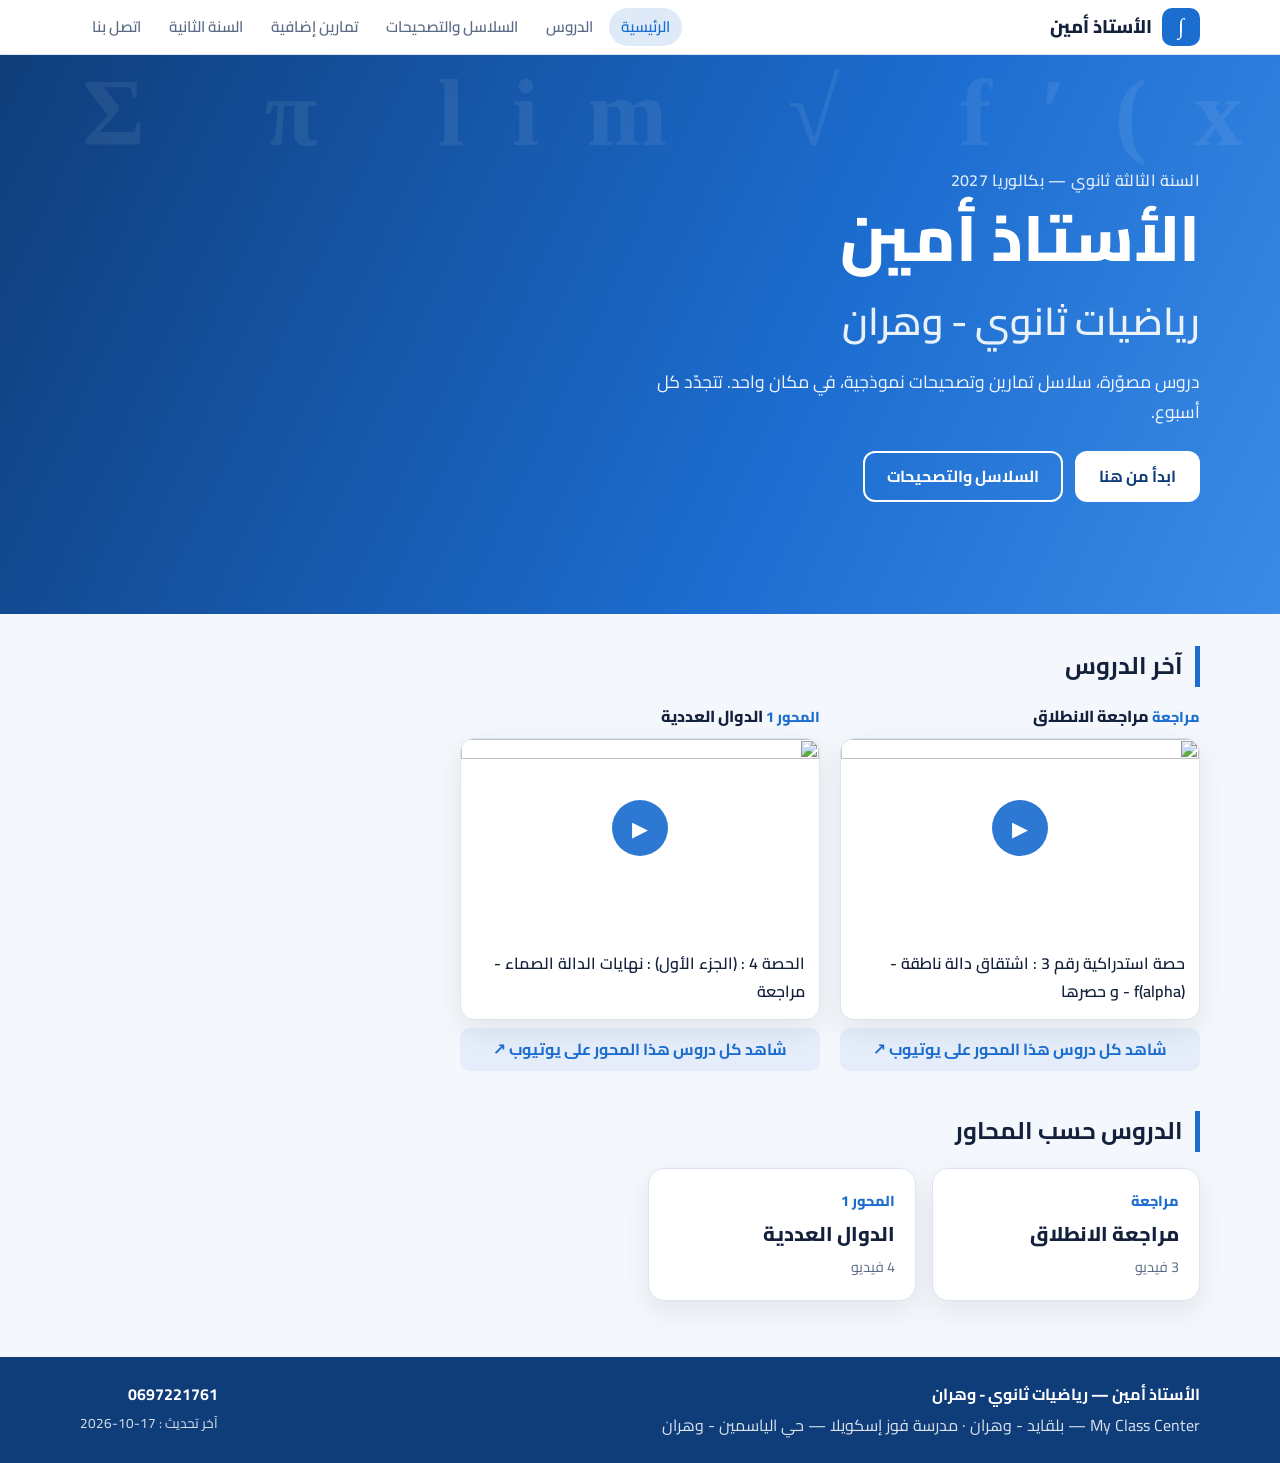
==== index.html @ e88ad9fb "premier jet du site (non publié)" ====
<!doctype html>
<html lang="ar" dir="rtl">
<head>
  <meta charset="utf-8">
  <meta name="viewport" content="width=device-width, initial-scale=1">
  <title>الأستاذ أمين — رياضيات ثانوي - وهران</title>
  <meta name="description" content="دروس مصوّرة، سلاسل تمارين وتصحيحات نموذجية لتلاميذ السنة الثالثة ثانوي — بكالوريا 2027">
  <link rel="preconnect" href="https://fonts.googleapis.com">
  <link rel="preconnect" href="https://fonts.gstatic.com" crossorigin>
  <link rel="stylesheet" href="https://fonts.googleapis.com/css2?family=Cairo:wght@400;600;800&display=swap">
  <link rel="stylesheet" href="assets/style.css">
</head>
<body>
<header class="entete">
  <div class="conteneur entete-in">
    <a class="logo" href="index.html"><span class="logo-sym">∫</span><span>الأستاذ أمين</span></a>
    <nav class="menu" aria-label="القائمة الرئيسية">
      <a href="index.html" class="actif">الرئيسية</a>
      <a href="index.html#cours" >الدروس</a>
      <a href="sujets.html" >السلاسل والتصحيحات</a>
      <a href="extras.html" >تمارين إضافية</a>
      <a href="2as.html" >السنة الثانية</a>
      <a href="contact.html" >اتصل بنا</a>
    </nav>
  </div>
</header>
<main>
<section class="hero">
  <div class="conteneur hero-in">
    <p class="surtitre">السنة الثالثة ثانوي — بكالوريا 2027</p>
    <h1>الأستاذ أمين<br><span>رياضيات ثانوي - وهران</span></h1>
    <p class="hero-texte">دروس مصوّرة، سلاسل تمارين وتصحيحات نموذجية، في مكان واحد. تتجدّد كل أسبوع.</p>
    <div class="hero-actions">
      <a class="btn btn-plein" href="#cours">ابدأ من هنا</a>
      <a class="btn btn-contour" href="sujets.html">السلاسل والتصحيحات</a>
    </div>
  </div>
</section>


<section class="conteneur bloc" id="derniers">
  <h2>آخر الدروس</h2>
  <div class="derniers">
    <div class="dernier">
      <p class="dernier-chap"><span class="chapitre-num">مراجعة</span> مراجعة الانطلاق</p>
      <button class="video-lazy" type="button" data-id="GPCJFPuWCQE" data-title="حصة استدراكية  رقم 3 : اشتقاق دالة ناطقة - f(alpha) - و حصرها">
  <img src="https://i.ytimg.com/vi/GPCJFPuWCQE/hqdefault.jpg" alt="" loading="lazy">
  <span class="play" aria-hidden="true">▶</span>
  <span class="video-titre">حصة استدراكية  رقم 3 : اشتقاق دالة ناطقة - f(alpha) - و حصرها</span>
</button>

      <a class="voir-tout" href="https://www.youtube.com/playlist?list=PLQ8j6qVCrHJs" target="_blank" rel="noopener">شاهد كل دروس هذا المحور على يوتيوب ↗</a>
    </div>
    <div class="dernier">
      <p class="dernier-chap"><span class="chapitre-num">المحور 1</span> الدوال العددية</p>
      <button class="video-lazy" type="button" data-id="mYuHIOpZqrE" data-title="الحصة 4 : (الجزء الأول) : نهايات الدالة الصماء - مراجعة">
  <img src="https://i.ytimg.com/vi/mYuHIOpZqrE/hqdefault.jpg" alt="" loading="lazy">
  <span class="play" aria-hidden="true">▶</span>
  <span class="video-titre">الحصة 4 : (الجزء الأول) : نهايات الدالة الصماء - مراجعة</span>
</button>

      <a class="voir-tout" href="https://www.youtube.com/playlist?list=PLPgtWmTicA4w" target="_blank" rel="noopener">شاهد كل دروس هذا المحور على يوتيوب ↗</a>
    </div>
  </div>
</section>


<section class="conteneur bloc" id="cours">
  <h2>الدروس حسب المحاور</h2>
  <div class="grille-chapitres">
    <a class="carte-chapitre" href="chapitre-0.html">
      <span class="chapitre-num">مراجعة</span>
      <span class="chapitre-nom">مراجعة الانطلاق</span>
      <span class="chapitre-stat">3 فيديو</span>
    </a>
    <a class="carte-chapitre" href="chapitre-1.html">
      <span class="chapitre-num">المحور 1</span>
      <span class="chapitre-nom">الدوال العددية</span>
      <span class="chapitre-stat">4 فيديو</span>
    </a>
  </div>
</section>

</main>
<footer class="pied">
  <div class="conteneur pied-in">
    <div>
      <strong>الأستاذ أمين — رياضيات ثانوي - وهران</strong>
      <p>My Class Center — بلقايد - وهران · مدرسة فوز إسكويلا — حي الياسمين - وهران</p>
    </div>
    <div>
      <a href="tel:0697221761" dir="ltr">0697221761</a>
      <p class="petit">آخر تحديث : <span dir="ltr">2026-10-17</span></p>
    </div>
  </div>
</footer>
<script src="assets/site.js" defer></script>
</body>
</html>
---- assets/style.css ----
:root {
  --accent: #1C6DD0; --accent-fonce: #0f3d7a; --valid: #1B9C6B; --alerte: #D2452B;
  --fond: #f4f7fb; --carte: #ffffff; --encre: #14213d; --doux: #5b6b85; --bord: #dbe4f0;
  --ombre: 0 10px 28px rgba(20, 33, 61, .08);
}
@media (prefers-color-scheme: dark) {
  :root {
    --accent: #5aa0f2; --accent-fonce: #12305c; --valid: #45c796; --alerte: #ff7a5c;
    --fond: #0e1626; --carte: #16213a; --encre: #eaf0fb; --doux: #9aaccb; --bord: #26365a;
    --ombre: 0 10px 28px rgba(0, 0, 0, .4);
  }
}
* { box-sizing: border-box; }
html { scroll-behavior: smooth; }
body { margin: 0; background: var(--fond); color: var(--encre); font-family: 'Cairo', 'Dubai', system-ui, sans-serif; line-height: 1.7; }
a { color: var(--accent); text-decoration: none; }
img { max-width: 100%; display: block; }
[hidden] { display: none !important; }
.conteneur { width: min(1120px, 100% - 32px); margin-inline: auto; }

/* En-tête */
.entete { position: sticky; top: 0; z-index: 10; background: color-mix(in srgb, var(--carte) 92%, transparent); backdrop-filter: blur(8px); border-bottom: 1px solid var(--bord); }
.entete-in { display: flex; align-items: center; justify-content: space-between; gap: 12px; flex-wrap: wrap; padding: 8px 0; }
.logo { display: flex; align-items: center; gap: 10px; font-weight: 800; font-size: 1.15rem; color: var(--encre); }
.logo-sym { display: grid; place-items: center; width: 38px; height: 38px; border-radius: 10px; background: var(--accent); color: #fff; font-size: 1.4rem; font-family: serif; }
.menu { display: flex; gap: 4px; flex-wrap: wrap; }
.menu a { padding: 6px 12px; border-radius: 999px; color: var(--doux); font-weight: 600; font-size: .95rem; }
.menu a:hover, .menu a.actif { background: color-mix(in srgb, var(--accent) 14%, transparent); color: var(--accent); }

/* Hero */
.hero { position: relative; overflow: hidden; color: #fff; background: linear-gradient(115deg, var(--accent-fonce) 0%, #1C6DD0 62%, #3b8ae6 100%); }
.hero::before { content: "∫  Σ  π  lim  √  f′(x)  ∞  ∫  Σ  π"; position: absolute; inset: 0 -5% auto; direction: ltr; white-space: nowrap; font: 700 6rem/1.2 serif; opacity: .07; letter-spacing: .5em; pointer-events: none; }
.hero-in { position: relative; padding: clamp(48px, 9vw, 112px) 0; }
.surtitre { margin: 0 0 8px; font-weight: 600; opacity: .85; letter-spacing: .02em; }
.hero h1 { margin: 0 0 12px; font-size: clamp(2.2rem, 7vw, 4rem); line-height: 1.15; font-weight: 800; }
.hero h1 span { font-weight: 600; opacity: .9; font-size: .6em; }
.hero-texte { max-width: 560px; font-size: 1.1rem; opacity: .95; }
.hero-actions { display: flex; gap: 12px; flex-wrap: wrap; margin-top: 24px; }
.btn { display: inline-block; padding: 10px 22px; border-radius: 12px; font-weight: 700; border: 2px solid transparent; }
.btn-plein { background: #fff; color: #0f3d7a; }
.btn-contour { border-color: currentColor; color: inherit; }
.hero .btn-contour { color: #fff; }
.bloc .btn-plein, .contact-carte .btn-plein { background: var(--accent); color: #fff; }
.bloc .btn-contour, .contact-carte .btn-contour { color: var(--accent); }

/* Blocs */
.bloc { padding: 32px 0 8px; }
.bloc h2 { margin: 0 0 16px; font-size: 1.5rem; border-inline-start: 5px solid var(--accent); padding-inline-start: 12px; }
.bandeau-page { background: linear-gradient(115deg, var(--accent-fonce), #1C6DD0); color: #fff; padding: 36px 0; }
.bandeau-page h1 { margin: 0; font-size: clamp(1.6rem, 5vw, 2.6rem); }
.vide { color: var(--doux); padding: 16px; background: var(--carte); border: 1px dashed var(--bord); border-radius: 12px; }
.retour { padding: 24px 0 40px; }

/* Annonces */
.annonces { margin-top: 20px; display: grid; gap: 8px; }
.annonce { display: flex; gap: 12px; align-items: center; background: color-mix(in srgb, var(--alerte) 10%, var(--carte)); border: 1px solid color-mix(in srgb, var(--alerte) 40%, var(--bord)); border-radius: 12px; padding: 10px 14px; font-weight: 600; }
.annonce-tag { background: var(--alerte); color: #fff; border-radius: 8px; padding: 0 10px; font-size: .85rem; }

/* Chapitres */
.grille-chapitres { display: grid; grid-template-columns: repeat(auto-fill, minmax(240px, 1fr)); gap: 16px; }
.carte-chapitre { display: grid; gap: 4px; padding: 20px; background: var(--carte); border: 1px solid var(--bord); border-radius: 16px; box-shadow: var(--ombre); color: var(--encre); transition: transform .15s, border-color .15s; }
.carte-chapitre:hover { transform: translateY(-3px); border-color: var(--accent); }
.chapitre-num { color: var(--accent); font-weight: 800; font-size: .9rem; }
.chapitre-nom { font-size: 1.25rem; font-weight: 800; }
.chapitre-stat { color: var(--doux); font-size: .9rem; }

/* Vidéos */
.grille-videos { display: grid; grid-template-columns: repeat(auto-fill, minmax(280px, 1fr)); gap: 16px; }
.video-lazy { position: relative; padding: 0; border: 1px solid var(--bord); border-radius: 14px; overflow: hidden; background: var(--carte); cursor: pointer; text-align: start; font: inherit; color: inherit; box-shadow: var(--ombre); }
.video-lazy img { width: 100%; aspect-ratio: 16 / 9; object-fit: cover; }
.video-lazy .play { position: absolute; inset-inline-start: 50%; top: 32%; transform: translate(50%, -50%); width: 56px; height: 56px; display: grid; place-items: center; border-radius: 50%; background: rgba(28, 109, 208, .92); color: #fff; font-size: 1.3rem; }
.video-titre { display: block; padding: 10px 14px 14px; font-weight: 600; }
.video-frame { width: 100%; aspect-ratio: 16 / 9; border: 0; border-radius: 14px; background: #000; }

/* Dernières vidéos par playlist */
.derniers { display: grid; grid-template-columns: repeat(auto-fill, minmax(300px, 1fr)); gap: 20px; }
.dernier { display: grid; gap: 8px; align-content: start; }
.dernier-chap { margin: 0; font-weight: 800; }
.voir-tout { display: inline-block; padding: 8px 14px; border-radius: 10px; background: color-mix(in srgb, var(--accent) 12%, var(--carte)); font-weight: 700; text-align: center; }
.voir-tout:hover { background: var(--accent); color: #fff; }

/* Corrigés */
.liste-corriges { display: grid; gap: 10px; }
.corrige { display: grid; grid-template-columns: 1fr auto; gap: 4px 12px; align-items: center; padding: 14px 16px; background: var(--carte); border: 1px solid var(--bord); border-radius: 12px; color: var(--encre); }
.corrige:hover { border-color: var(--accent); }
.corrige-titre { font-weight: 700; }
.corrige-meta { grid-column: 1; display: flex; gap: 10px; align-items: center; color: var(--doux); font-size: .85rem; }
.corrige-cta { grid-row: 1 / span 2; grid-column: 2; color: var(--accent); font-weight: 700; white-space: nowrap; }
.badge { padding: 0 10px; border-radius: 999px; color: #fff; font-size: .8rem; font-weight: 600; }
.badge-bleu { background: var(--accent); } .badge-vert { background: var(--valid); }
.serie { margin-top: 24px; scroll-margin-top: 80px; }
.serie h2 { font-size: 1.25rem; }
.sous-titre { margin: 16px 0 8px; font-size: 1rem; color: var(--doux); }
.filtres { display: grid; gap: 10px; margin-bottom: 8px; }
.groupe, .index-series { display: flex; gap: 8px; flex-wrap: wrap; }
.index-series { margin: 8px 0 4px; }
.chip { display: inline-block; border: 1px solid var(--bord); background: var(--carte); color: var(--encre); border-radius: 999px; padding: 4px 16px; font: inherit; font-weight: 600; cursor: pointer; }
.chip.actif, .index-series .chip:hover { background: var(--accent); border-color: var(--accent); color: #fff; }

/* Fil d'actualité */
.fil { display: grid; gap: 12px; }
.publication { background: var(--carte); border: 1px solid var(--bord); border-radius: 12px; padding: 14px 16px; }
.publication time { color: var(--doux); font-size: .85rem; }
.pub-texte { white-space: pre-line; margin: 6px 0 0; }

/* Contact */
.contact { display: grid; grid-template-columns: repeat(auto-fit, minmax(260px, 1fr)); gap: 16px; padding-bottom: 32px; }
.contact-carte { background: var(--carte); border: 1px solid var(--bord); border-radius: 16px; padding: 20px; box-shadow: var(--ombre); }
.contact-carte h2 { border: 0; padding: 0; font-size: 1.2rem; }
.ecoles { list-style: none; margin: 0; padding: 0; display: grid; gap: 10px; }
.ecoles li { display: grid; }
.ecoles span { color: var(--doux); }
.qr { margin-top: 8px; border-radius: 12px; background: #fff; padding: 8px; }

/* Pied */
.pied { margin-top: 48px; background: var(--accent-fonce); color: #fff; padding: 24px 0; }
.pied a { color: #fff; font-weight: 700; }
.pied-in { display: flex; justify-content: space-between; gap: 16px; flex-wrap: wrap; }
.pied p { margin: 4px 0 0; opacity: .85; }
.petit { font-size: .85rem; }

@media (max-width: 560px) {
  .menu a { padding: 4px 10px; font-size: .88rem; }
  .corrige { grid-template-columns: 1fr; }
  .corrige-cta { grid-row: auto; grid-column: 1; }
}
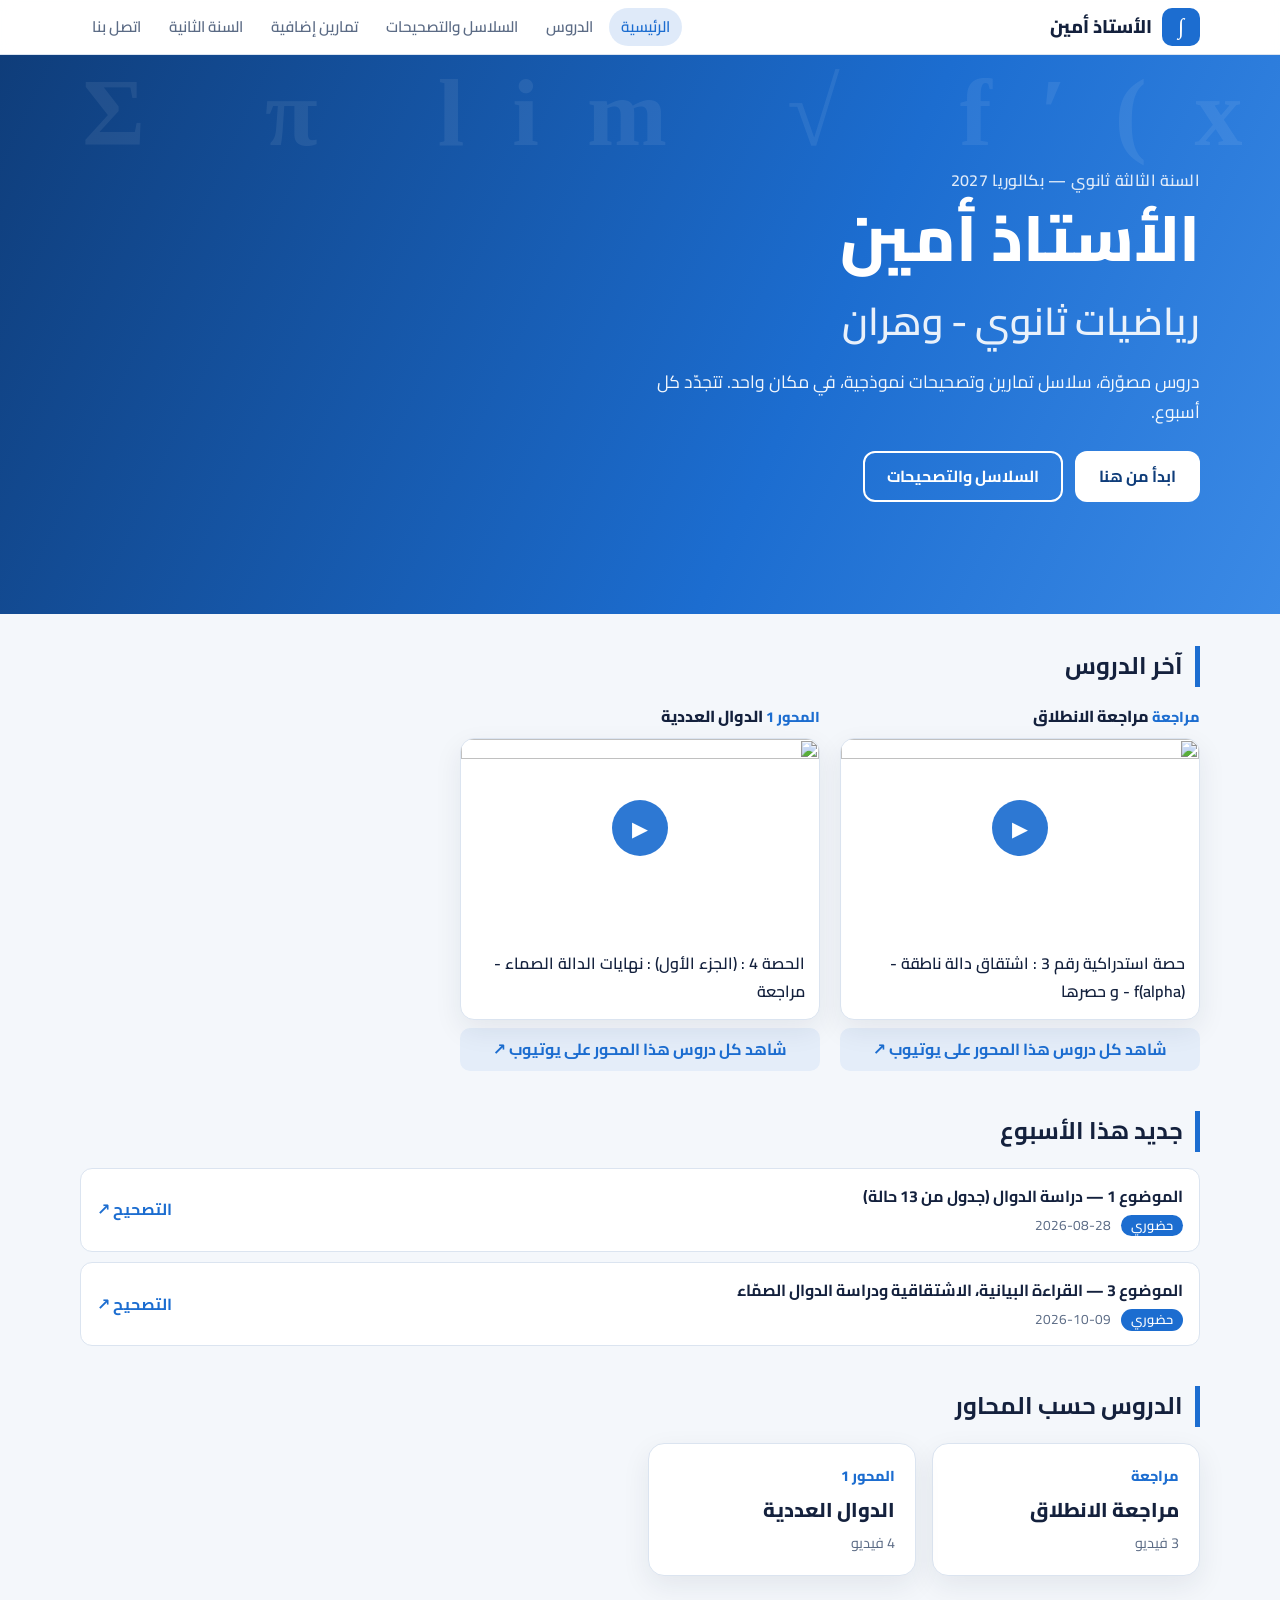
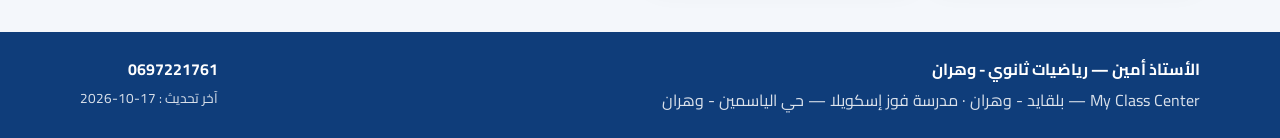
==== commit 05fb8a26: "premier déploiement du site" ====
--- a/index.html
+++ b/index.html
@@ -64,6 +64,29 @@
   </div>
 </section>
 
+<section class="conteneur bloc">
+  <h2>جديد هذا الأسبوع</h2>
+  <div class="liste-corriges">
+<a class="corrige" href="https://drive.google.com/file/d/1NbehetuCLGOvEuqT-4JakhjfHeSigSVD/view" target="_blank" rel="noopener"
+   data-type="presentiel" data-filieres="3AS-math 3AS-technique-math 3AS-sciences-exp">
+  <span class="corrige-titre">الموضوع 1 — دراسة الدوال (جدول من 13 حالة)</span>
+  <span class="corrige-meta">
+    <span class="badge badge-bleu">حضوري</span>
+    <span class="date" dir="ltr">2026-08-28</span>
+  </span>
+  <span class="corrige-cta">التصحيح ↗</span>
+</a>
+<a class="corrige" href="https://drive.google.com/file/d/1IpUvp9wUTed-hj67fgTQBNbyH3UFt0so/view" target="_blank" rel="noopener"
+   data-type="presentiel" data-filieres="3AS-math 3AS-technique-math 3AS-sciences-exp">
+  <span class="corrige-titre">الموضوع 3 — القراءة البيانية، الاشتقاقية ودراسة الدوال الصمّاء</span>
+  <span class="corrige-meta">
+    <span class="badge badge-bleu">حضوري</span>
+    <span class="date" dir="ltr">2026-10-09</span>
+  </span>
+  <span class="corrige-cta">التصحيح ↗</span>
+</a>
+  </div>
+</section>
 
 <section class="conteneur bloc" id="cours">
   <h2>الدروس حسب المحاور</h2>
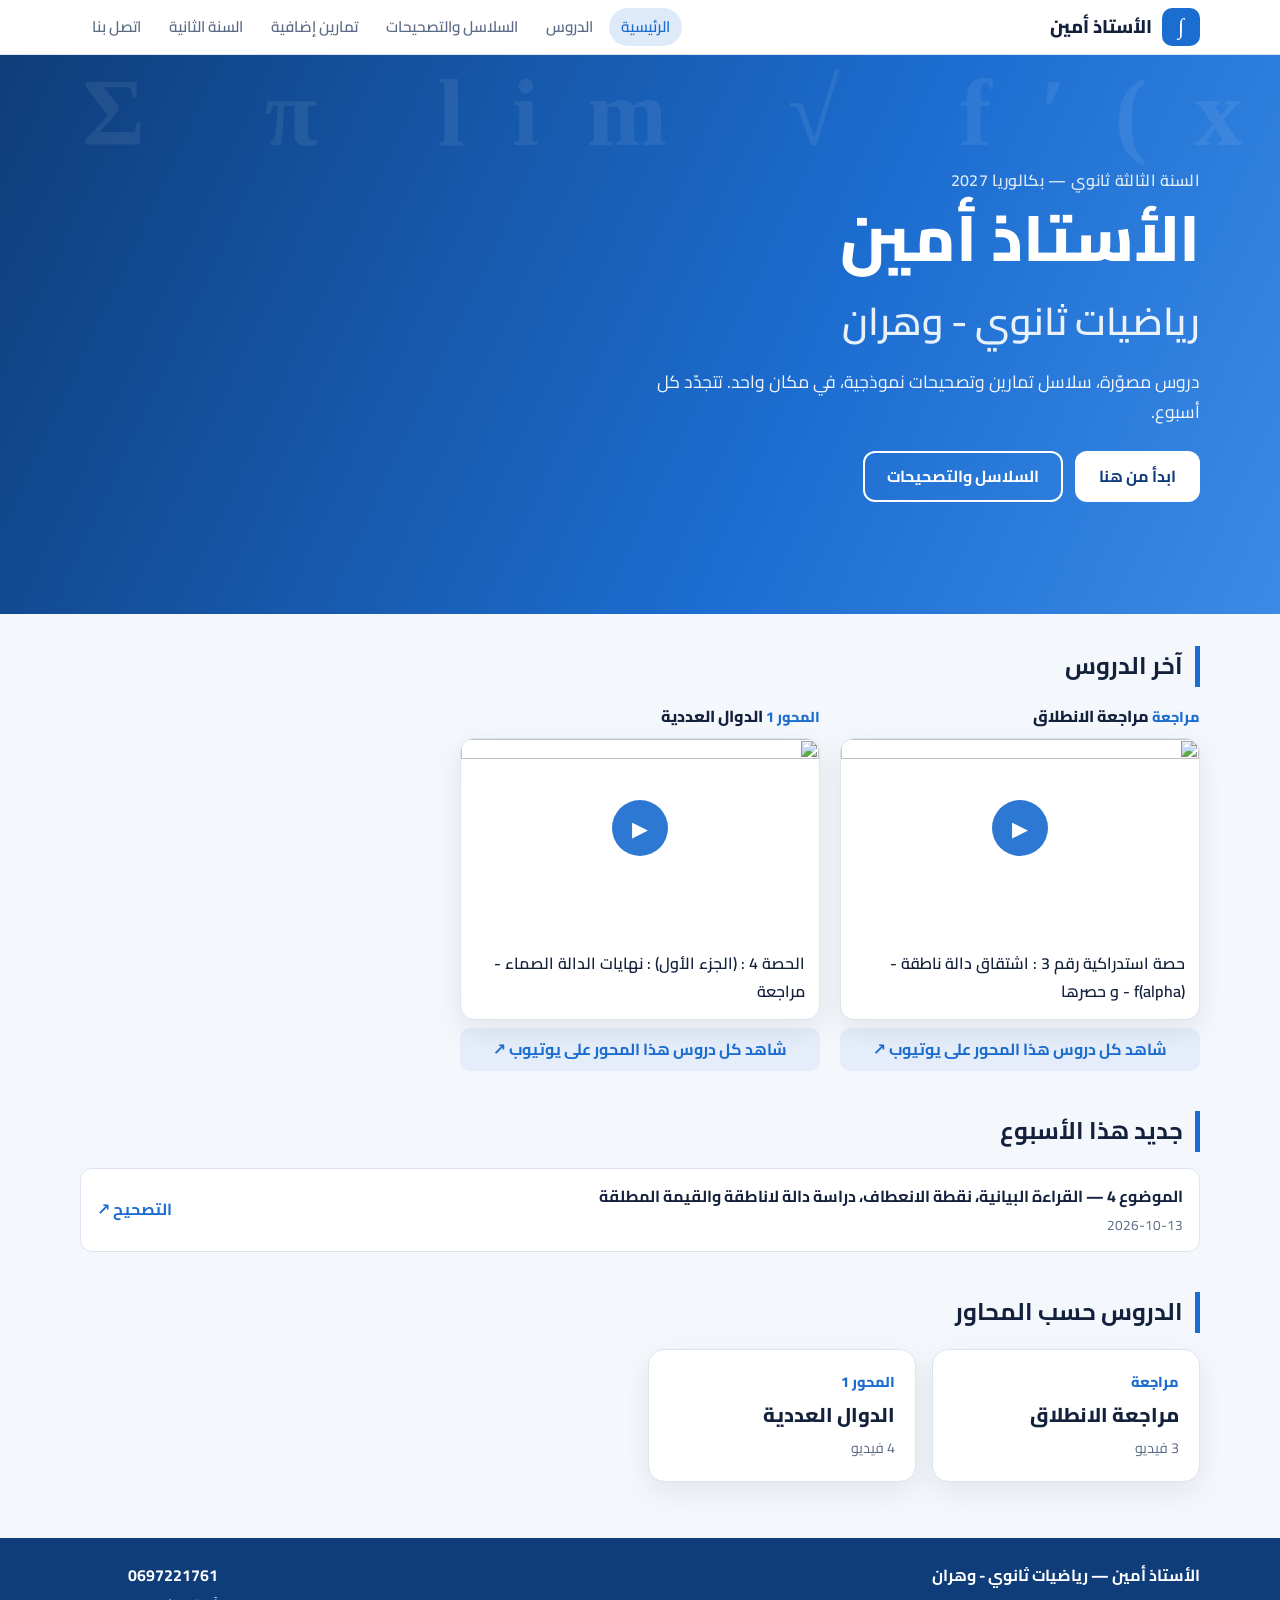
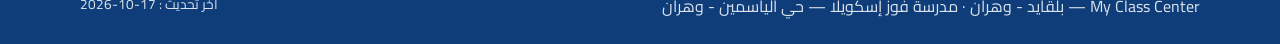
==== commit a7dc79d0: "retrait des cours à distance, nouveautés basées sur la date du sujet" ====
--- a/index.html
+++ b/index.html
@@ -67,21 +67,10 @@
 <section class="conteneur bloc">
   <h2>جديد هذا الأسبوع</h2>
   <div class="liste-corriges">
-<a class="corrige" href="https://drive.google.com/file/d/1NbehetuCLGOvEuqT-4JakhjfHeSigSVD/view" target="_blank" rel="noopener"
-   data-type="presentiel" data-filieres="3AS-math 3AS-technique-math 3AS-sciences-exp">
-  <span class="corrige-titre">الموضوع 1 — دراسة الدوال (جدول من 13 حالة)</span>
+<a class="corrige" href="https://drive.google.com/file/d/1xxnQLzngArpWGBV4R_AImhiWi5BN0XKc/view" target="_blank" rel="noopener" data-filieres="3AS-math 3AS-technique-math 3AS-sciences-exp">
+  <span class="corrige-titre">الموضوع 4 — القراءة البيانية، نقطة الانعطاف، دراسة دالة لاناطقة والقيمة المطلقة</span>
   <span class="corrige-meta">
-    <span class="badge badge-bleu">حضوري</span>
-    <span class="date" dir="ltr">2026-08-28</span>
-  </span>
-  <span class="corrige-cta">التصحيح ↗</span>
-</a>
-<a class="corrige" href="https://drive.google.com/file/d/1IpUvp9wUTed-hj67fgTQBNbyH3UFt0so/view" target="_blank" rel="noopener"
-   data-type="presentiel" data-filieres="3AS-math 3AS-technique-math 3AS-sciences-exp">
-  <span class="corrige-titre">الموضوع 3 — القراءة البيانية، الاشتقاقية ودراسة الدوال الصمّاء</span>
-  <span class="corrige-meta">
-    <span class="badge badge-bleu">حضوري</span>
-    <span class="date" dir="ltr">2026-10-09</span>
+    <span class="date" dir="ltr">2026-10-13</span>
   </span>
   <span class="corrige-cta">التصحيح ↗</span>
 </a>
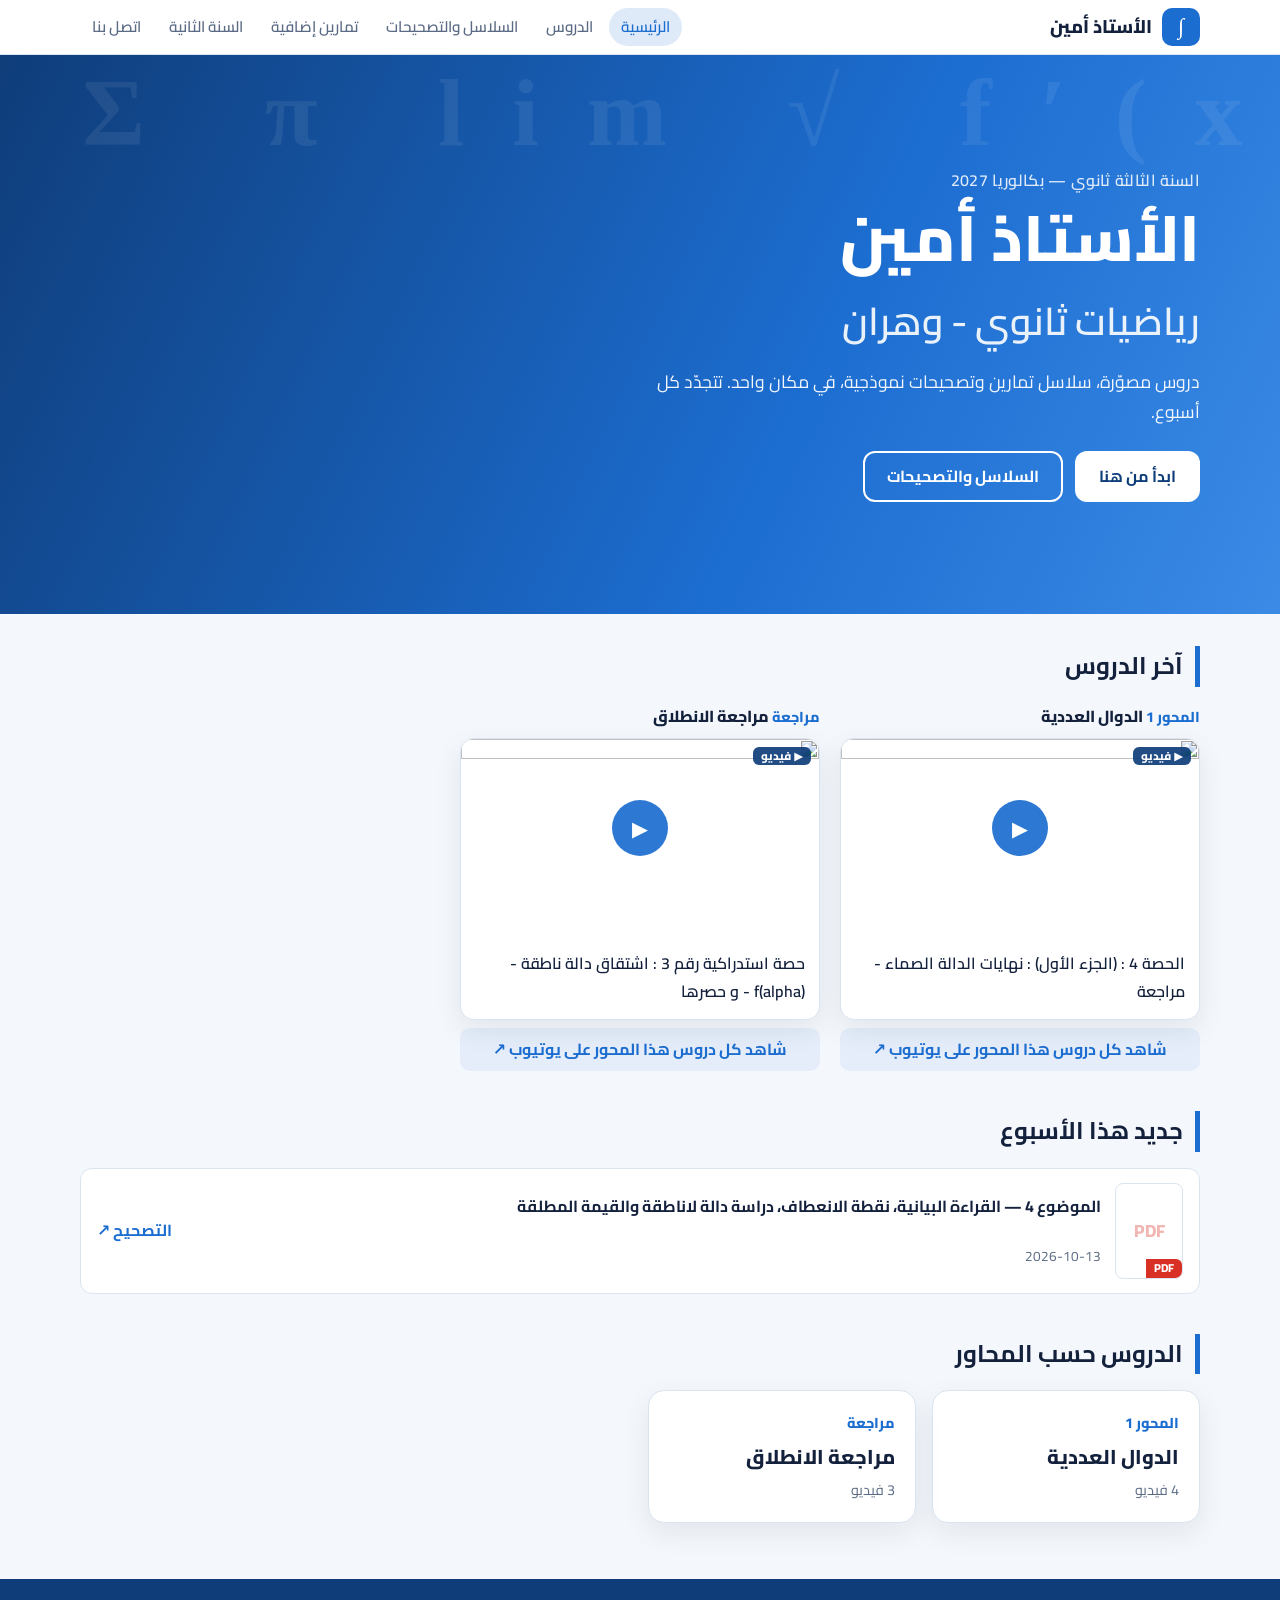
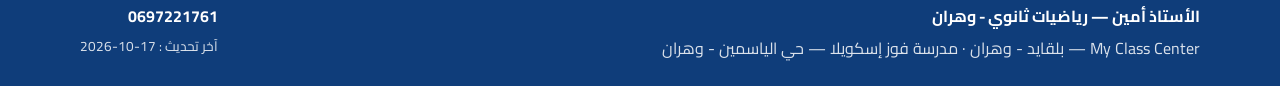
==== commit 499970f4: "vignettes PDF, étiquettes de type, tri du plus récent au plus ancien" ====
--- a/index.html
+++ b/index.html
@@ -42,24 +42,26 @@
   <h2>آخر الدروس</h2>
   <div class="derniers">
     <div class="dernier">
+      <p class="dernier-chap"><span class="chapitre-num">المحور 1</span> الدوال العددية</p>
+      <button class="video-lazy" type="button" data-id="mYuHIOpZqrE" data-title="الحصة 4 : (الجزء الأول) : نهايات الدالة الصماء - مراجعة">
+  <img src="https://i.ytimg.com/vi/mYuHIOpZqrE/hqdefault.jpg" alt="" loading="lazy">
+  <span class="type-tag type-video">▶ فيديو</span>
+  <span class="play" aria-hidden="true">▶</span>
+  <span class="video-titre">الحصة 4 : (الجزء الأول) : نهايات الدالة الصماء - مراجعة</span>
+</button>
+
+      <a class="voir-tout" href="https://www.youtube.com/playlist?list=PLPgtWmTicA4w" target="_blank" rel="noopener">شاهد كل دروس هذا المحور على يوتيوب ↗</a>
+    </div>
+    <div class="dernier">
       <p class="dernier-chap"><span class="chapitre-num">مراجعة</span> مراجعة الانطلاق</p>
       <button class="video-lazy" type="button" data-id="GPCJFPuWCQE" data-title="حصة استدراكية  رقم 3 : اشتقاق دالة ناطقة - f(alpha) - و حصرها">
   <img src="https://i.ytimg.com/vi/GPCJFPuWCQE/hqdefault.jpg" alt="" loading="lazy">
+  <span class="type-tag type-video">▶ فيديو</span>
   <span class="play" aria-hidden="true">▶</span>
   <span class="video-titre">حصة استدراكية  رقم 3 : اشتقاق دالة ناطقة - f(alpha) - و حصرها</span>
 </button>
 
       <a class="voir-tout" href="https://www.youtube.com/playlist?list=PLQ8j6qVCrHJs" target="_blank" rel="noopener">شاهد كل دروس هذا المحور على يوتيوب ↗</a>
-    </div>
-    <div class="dernier">
-      <p class="dernier-chap"><span class="chapitre-num">المحور 1</span> الدوال العددية</p>
-      <button class="video-lazy" type="button" data-id="mYuHIOpZqrE" data-title="الحصة 4 : (الجزء الأول) : نهايات الدالة الصماء - مراجعة">
-  <img src="https://i.ytimg.com/vi/mYuHIOpZqrE/hqdefault.jpg" alt="" loading="lazy">
-  <span class="play" aria-hidden="true">▶</span>
-  <span class="video-titre">الحصة 4 : (الجزء الأول) : نهايات الدالة الصماء - مراجعة</span>
-</button>
-
-      <a class="voir-tout" href="https://www.youtube.com/playlist?list=PLPgtWmTicA4w" target="_blank" rel="noopener">شاهد كل دروس هذا المحور على يوتيوب ↗</a>
     </div>
   </div>
 </section>
@@ -68,6 +70,8 @@
   <h2>جديد هذا الأسبوع</h2>
   <div class="liste-corriges">
 <a class="corrige" href="https://drive.google.com/file/d/1xxnQLzngArpWGBV4R_AImhiWi5BN0XKc/view" target="_blank" rel="noopener" data-filieres="3AS-math 3AS-technique-math 3AS-sciences-exp">
+  <span class="vignette"><img src="https://drive.google.com/thumbnail?id=1xxnQLzngArpWGBV4R_AImhiWi5BN0XKc&amp;sz=w240" alt="" loading="lazy" referrerpolicy="no-referrer" onerror="this.remove()"><span class="type-tag type-pdf">PDF</span></span>
+
   <span class="corrige-titre">الموضوع 4 — القراءة البيانية، نقطة الانعطاف، دراسة دالة لاناطقة والقيمة المطلقة</span>
   <span class="corrige-meta">
     <span class="date" dir="ltr">2026-10-13</span>
@@ -80,15 +84,15 @@
 <section class="conteneur bloc" id="cours">
   <h2>الدروس حسب المحاور</h2>
   <div class="grille-chapitres">
+    <a class="carte-chapitre" href="chapitre-1.html">
+      <span class="chapitre-num">المحور 1</span>
+      <span class="chapitre-nom">الدوال العددية</span>
+      <span class="chapitre-stat">4 فيديو</span>
+    </a>
     <a class="carte-chapitre" href="chapitre-0.html">
       <span class="chapitre-num">مراجعة</span>
       <span class="chapitre-nom">مراجعة الانطلاق</span>
       <span class="chapitre-stat">3 فيديو</span>
-    </a>
-    <a class="carte-chapitre" href="chapitre-1.html">
-      <span class="chapitre-num">المحور 1</span>
-      <span class="chapitre-nom">الدوال العددية</span>
-      <span class="chapitre-stat">4 فيديو</span>
     </a>
   </div>
 </section>
--- a/assets/style.css
+++ b/assets/style.css
@@ -81,11 +81,11 @@
 
 /* Corrigés */
 .liste-corriges { display: grid; gap: 10px; }
-.corrige { display: grid; grid-template-columns: 1fr auto; gap: 4px 12px; align-items: center; padding: 14px 16px; background: var(--carte); border: 1px solid var(--bord); border-radius: 12px; color: var(--encre); }
+.corrige { display: grid; grid-template-columns: auto 1fr auto; gap: 4px 14px; align-items: center; padding: 14px 16px; background: var(--carte); border: 1px solid var(--bord); border-radius: 12px; color: var(--encre); }
 .corrige:hover { border-color: var(--accent); }
-.corrige-titre { font-weight: 700; }
-.corrige-meta { grid-column: 1; display: flex; gap: 10px; align-items: center; color: var(--doux); font-size: .85rem; }
-.corrige-cta { grid-row: 1 / span 2; grid-column: 2; color: var(--accent); font-weight: 700; white-space: nowrap; }
+.corrige-titre { grid-column: 2; font-weight: 700; }
+.corrige-meta { grid-column: 2; display: flex; gap: 10px; align-items: center; color: var(--doux); font-size: .85rem; }
+.corrige-cta { grid-row: 1 / span 2; grid-column: 3; color: var(--accent); font-weight: 700; white-space: nowrap; }
 .badge { padding: 0 10px; border-radius: 999px; color: #fff; font-size: .8rem; font-weight: 600; }
 .badge-bleu { background: var(--accent); } .badge-vert { background: var(--valid); }
 .serie { margin-top: 24px; scroll-margin-top: 80px; }
@@ -96,6 +96,14 @@
 .index-series { margin: 8px 0 4px; }
 .chip { display: inline-block; border: 1px solid var(--bord); background: var(--carte); color: var(--encre); border-radius: 999px; padding: 4px 16px; font: inherit; font-weight: 600; cursor: pointer; }
 .chip.actif, .index-series .chip:hover { background: var(--accent); border-color: var(--accent); color: #fff; }
+
+/* Vignettes et étiquettes de type */
+.vignette { position: relative; grid-row: 1 / span 2; grid-column: 1; width: 68px; height: 96px; border-radius: 8px; overflow: hidden; border: 1px solid var(--bord); background: #fff; display: grid; place-items: center; }
+.vignette::before { content: "PDF"; position: absolute; color: #d93025; font-weight: 800; font-size: 1.1rem; opacity: .35; }
+.vignette img { position: relative; width: 100%; height: 100%; object-fit: cover; object-position: top; background: #fff; }
+.type-tag { position: absolute; padding: 0 8px; border-radius: 6px; color: #fff; font-size: .72rem; font-weight: 800; line-height: 1.6; }
+.type-pdf { inset-inline-start: 0; bottom: 0; border-radius: 0 6px 0 0; background: #d93025; }
+.type-video { inset-inline-start: 8px; top: 8px; background: rgba(15, 61, 122, .92); }
 
 /* Fil d'actualité */
 .fil { display: grid; gap: 12px; }
@@ -121,6 +129,7 @@
 
 @media (max-width: 560px) {
   .menu a { padding: 4px 10px; font-size: .88rem; }
-  .corrige { grid-template-columns: 1fr; }
-  .corrige-cta { grid-row: auto; grid-column: 1; }
+  .corrige { grid-template-columns: auto 1fr; }
+  .corrige-cta { grid-row: auto; grid-column: 2; }
+  .vignette { width: 56px; height: 78px; }
 }
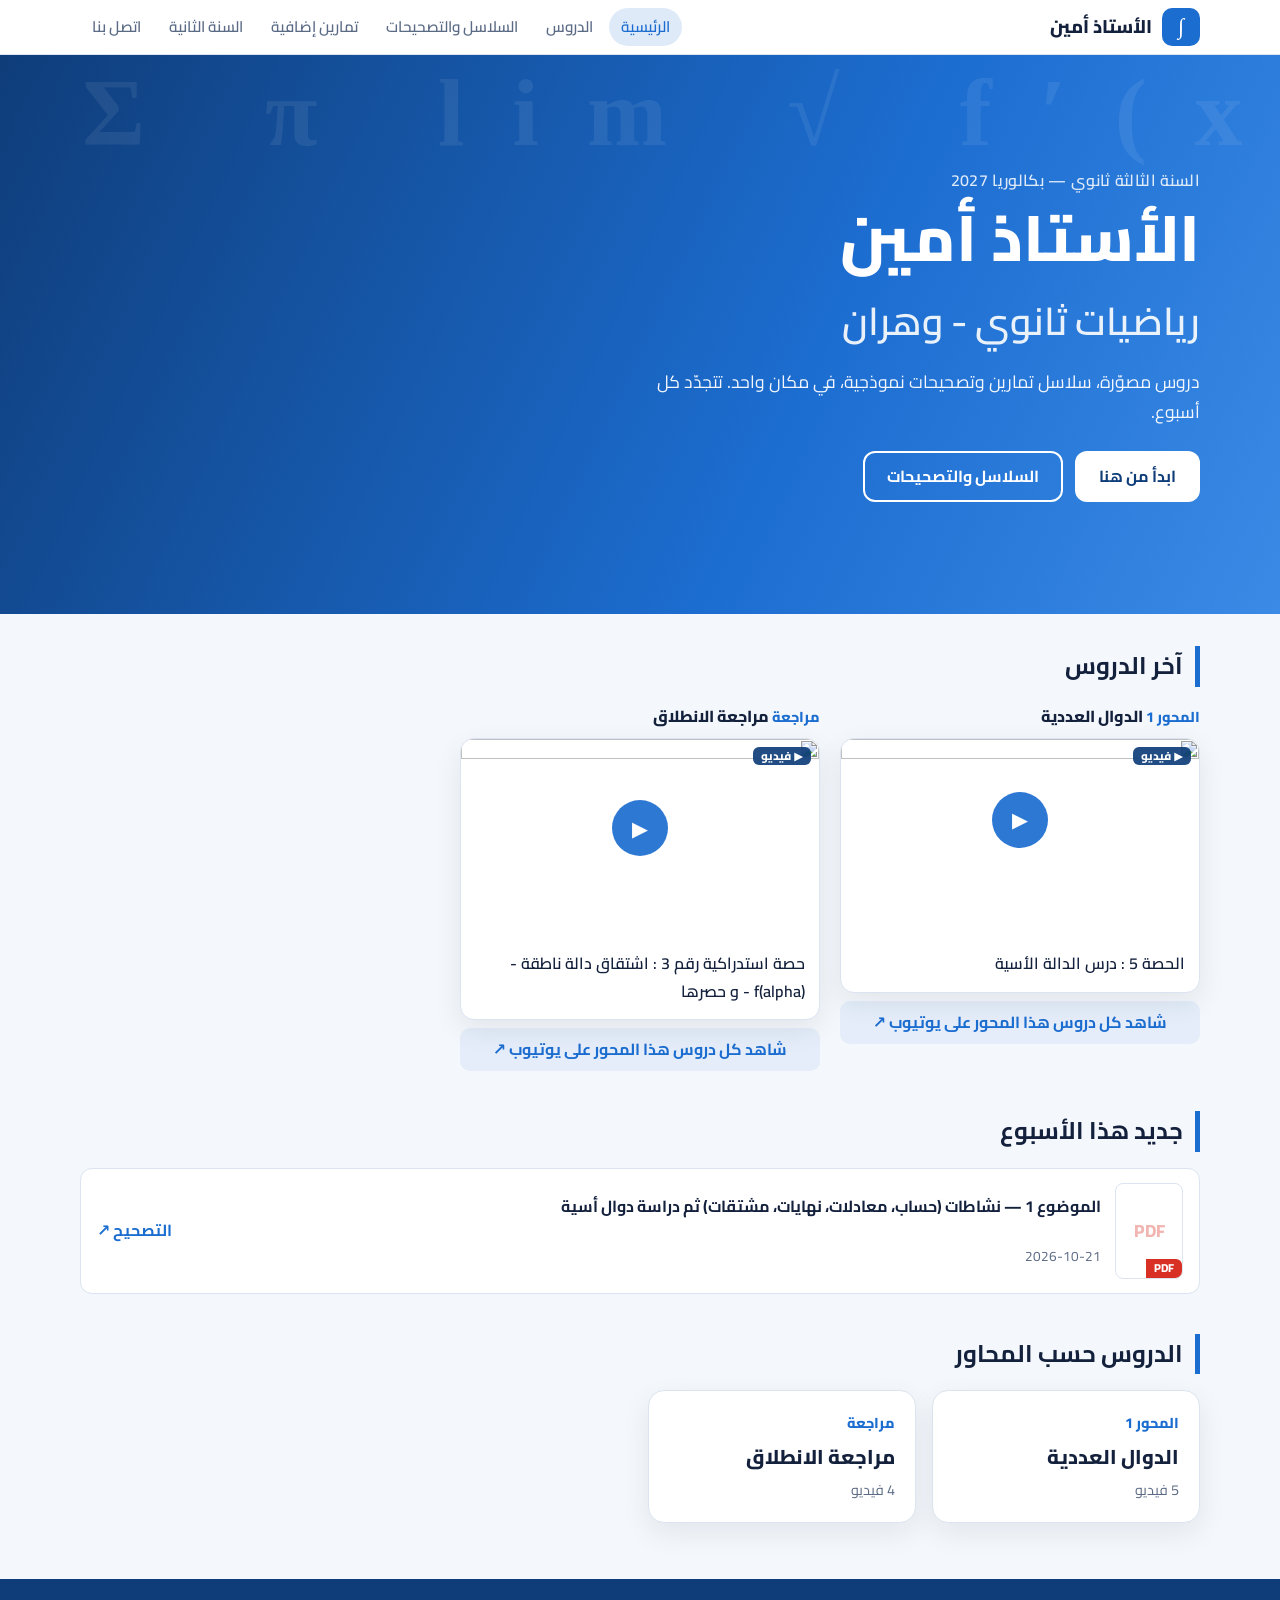
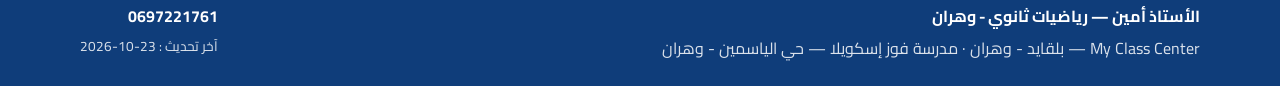
==== commit a2c849c1: "maj site : vidéos et corrigés (2026-10-23)" ====
--- a/index.html
+++ b/index.html
@@ -43,11 +43,11 @@
   <div class="derniers">
     <div class="dernier">
       <p class="dernier-chap"><span class="chapitre-num">المحور 1</span> الدوال العددية</p>
-      <button class="video-lazy" type="button" data-id="mYuHIOpZqrE" data-title="الحصة 4 : (الجزء الأول) : نهايات الدالة الصماء - مراجعة">
-  <img src="https://i.ytimg.com/vi/mYuHIOpZqrE/hqdefault.jpg" alt="" loading="lazy">
+      <button class="video-lazy" type="button" data-id="pIlXt4p1odg" data-title="الحصة 5 : درس الدالة الأسية">
+  <img src="https://i.ytimg.com/vi/pIlXt4p1odg/hqdefault.jpg" alt="" loading="lazy">
   <span class="type-tag type-video">▶ فيديو</span>
   <span class="play" aria-hidden="true">▶</span>
-  <span class="video-titre">الحصة 4 : (الجزء الأول) : نهايات الدالة الصماء - مراجعة</span>
+  <span class="video-titre">الحصة 5 : درس الدالة الأسية</span>
 </button>
 
       <a class="voir-tout" href="https://www.youtube.com/playlist?list=PLPgtWmTicA4w" target="_blank" rel="noopener">شاهد كل دروس هذا المحور على يوتيوب ↗</a>
@@ -69,12 +69,12 @@
 <section class="conteneur bloc">
   <h2>جديد هذا الأسبوع</h2>
   <div class="liste-corriges">
-<a class="corrige" href="https://drive.google.com/file/d/1xxnQLzngArpWGBV4R_AImhiWi5BN0XKc/view" target="_blank" rel="noopener" data-filieres="3AS-math 3AS-technique-math 3AS-sciences-exp">
-  <span class="vignette"><img src="https://drive.google.com/thumbnail?id=1xxnQLzngArpWGBV4R_AImhiWi5BN0XKc&amp;sz=w240" alt="" loading="lazy" referrerpolicy="no-referrer" onerror="this.remove()"><span class="type-tag type-pdf">PDF</span></span>
+<a class="corrige" href="https://drive.google.com/file/d/1Vlg7BuARSrt3bUcckXv2Ttqhgp7Tem4H/view" target="_blank" rel="noopener" data-filieres="3AS-math 3AS-technique-math 3AS-sciences-exp">
+  <span class="vignette"><img src="https://drive.google.com/thumbnail?id=1Vlg7BuARSrt3bUcckXv2Ttqhgp7Tem4H&amp;sz=w240" alt="" loading="lazy" referrerpolicy="no-referrer" onerror="this.remove()"><span class="type-tag type-pdf">PDF</span></span>
 
-  <span class="corrige-titre">الموضوع 4 — القراءة البيانية، نقطة الانعطاف، دراسة دالة لاناطقة والقيمة المطلقة</span>
+  <span class="corrige-titre">الموضوع 1 — نشاطات (حساب، معادلات، نهايات، مشتقات) ثم دراسة دوال أسية</span>
   <span class="corrige-meta">
-    <span class="date" dir="ltr">2026-10-13</span>
+    <span class="date" dir="ltr">2026-10-21</span>
   </span>
   <span class="corrige-cta">التصحيح ↗</span>
 </a>
@@ -87,12 +87,12 @@
     <a class="carte-chapitre" href="chapitre-1.html">
       <span class="chapitre-num">المحور 1</span>
       <span class="chapitre-nom">الدوال العددية</span>
-      <span class="chapitre-stat">4 فيديو</span>
+      <span class="chapitre-stat">5 فيديو</span>
     </a>
     <a class="carte-chapitre" href="chapitre-0.html">
       <span class="chapitre-num">مراجعة</span>
       <span class="chapitre-nom">مراجعة الانطلاق</span>
-      <span class="chapitre-stat">3 فيديو</span>
+      <span class="chapitre-stat">4 فيديو</span>
     </a>
   </div>
 </section>
@@ -106,7 +106,7 @@
     </div>
     <div>
       <a href="tel:0697221761" dir="ltr">0697221761</a>
-      <p class="petit">آخر تحديث : <span dir="ltr">2026-10-17</span></p>
+      <p class="petit">آخر تحديث : <span dir="ltr">2026-10-23</span></p>
     </div>
   </div>
 </footer>
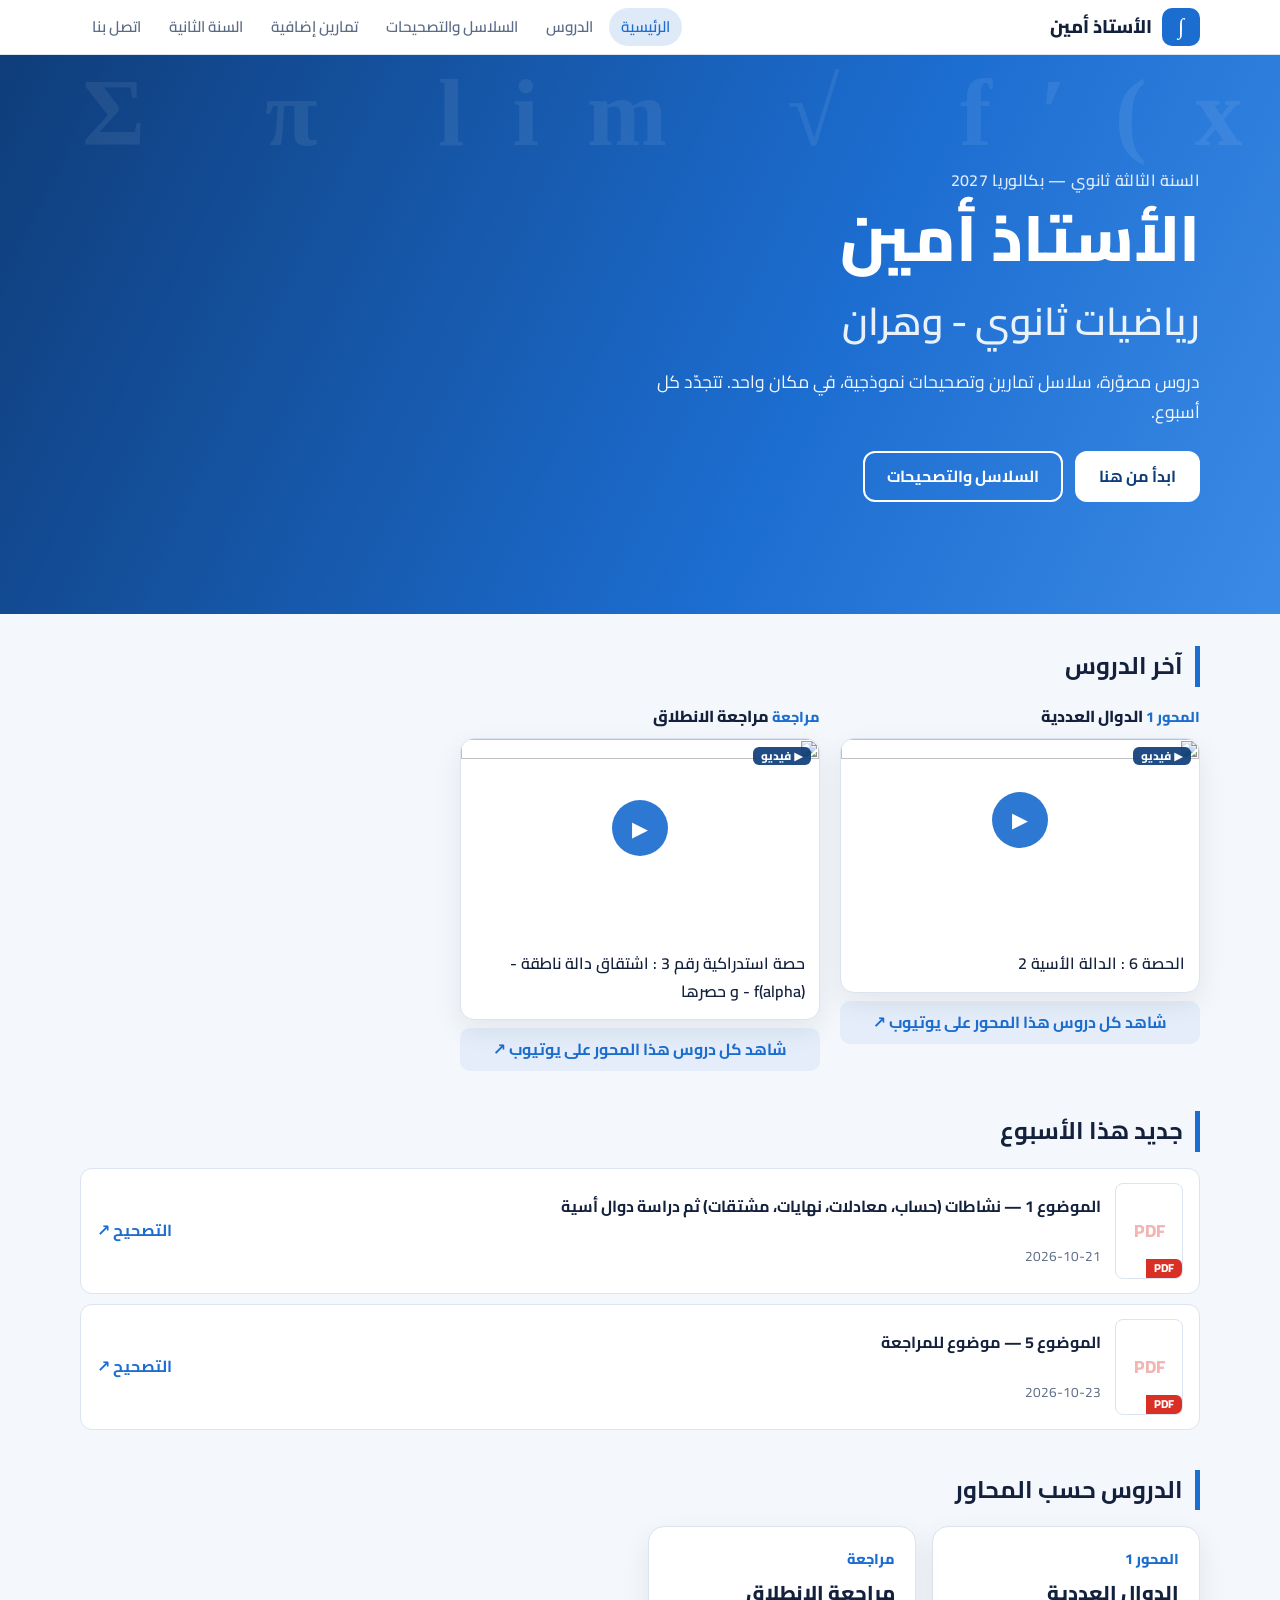
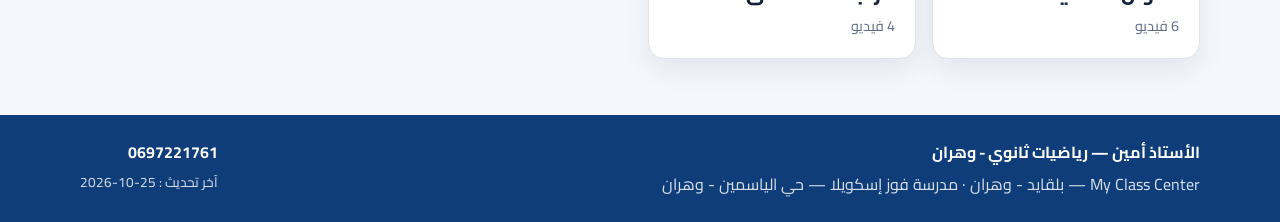
==== commit 4f6e0df1: "maj du site 2026-10-25" ====
--- a/index.html
+++ b/index.html
@@ -43,11 +43,11 @@
   <div class="derniers">
     <div class="dernier">
       <p class="dernier-chap"><span class="chapitre-num">المحور 1</span> الدوال العددية</p>
-      <button class="video-lazy" type="button" data-id="pIlXt4p1odg" data-title="الحصة 5 : درس الدالة الأسية">
-  <img src="https://i.ytimg.com/vi/pIlXt4p1odg/hqdefault.jpg" alt="" loading="lazy">
+      <button class="video-lazy" type="button" data-id="sUmgz_tvWYI" data-title="الحصة 6 : الدالة الأسية 2">
+  <img src="https://i.ytimg.com/vi/sUmgz_tvWYI/hqdefault.jpg" alt="" loading="lazy">
   <span class="type-tag type-video">▶ فيديو</span>
   <span class="play" aria-hidden="true">▶</span>
-  <span class="video-titre">الحصة 5 : درس الدالة الأسية</span>
+  <span class="video-titre">الحصة 6 : الدالة الأسية 2</span>
 </button>
 
       <a class="voir-tout" href="https://www.youtube.com/playlist?list=PLPgtWmTicA4w" target="_blank" rel="noopener">شاهد كل دروس هذا المحور على يوتيوب ↗</a>
@@ -78,6 +78,15 @@
   </span>
   <span class="corrige-cta">التصحيح ↗</span>
 </a>
+<a class="corrige" href="https://drive.google.com/file/d/1geIVAj78iwYahqQzGIlBDUOFas4RTYDR/view" target="_blank" rel="noopener" data-filieres="3AS-math 3AS-technique-math 3AS-sciences-exp">
+  <span class="vignette"><img src="https://drive.google.com/thumbnail?id=1geIVAj78iwYahqQzGIlBDUOFas4RTYDR&amp;sz=w240" alt="" loading="lazy" referrerpolicy="no-referrer" onerror="this.remove()"><span class="type-tag type-pdf">PDF</span></span>
+
+  <span class="corrige-titre">الموضوع 5 — موضوع للمراجعة</span>
+  <span class="corrige-meta">
+    <span class="date" dir="ltr">2026-10-23</span>
+  </span>
+  <span class="corrige-cta">التصحيح ↗</span>
+</a>
   </div>
 </section>
 
@@ -87,7 +96,7 @@
     <a class="carte-chapitre" href="chapitre-1.html">
       <span class="chapitre-num">المحور 1</span>
       <span class="chapitre-nom">الدوال العددية</span>
-      <span class="chapitre-stat">5 فيديو</span>
+      <span class="chapitre-stat">6 فيديو</span>
     </a>
     <a class="carte-chapitre" href="chapitre-0.html">
       <span class="chapitre-num">مراجعة</span>
@@ -106,7 +115,7 @@
     </div>
     <div>
       <a href="tel:0697221761" dir="ltr">0697221761</a>
-      <p class="petit">آخر تحديث : <span dir="ltr">2026-10-23</span></p>
+      <p class="petit">آخر تحديث : <span dir="ltr">2026-10-25</span></p>
     </div>
   </div>
 </footer>
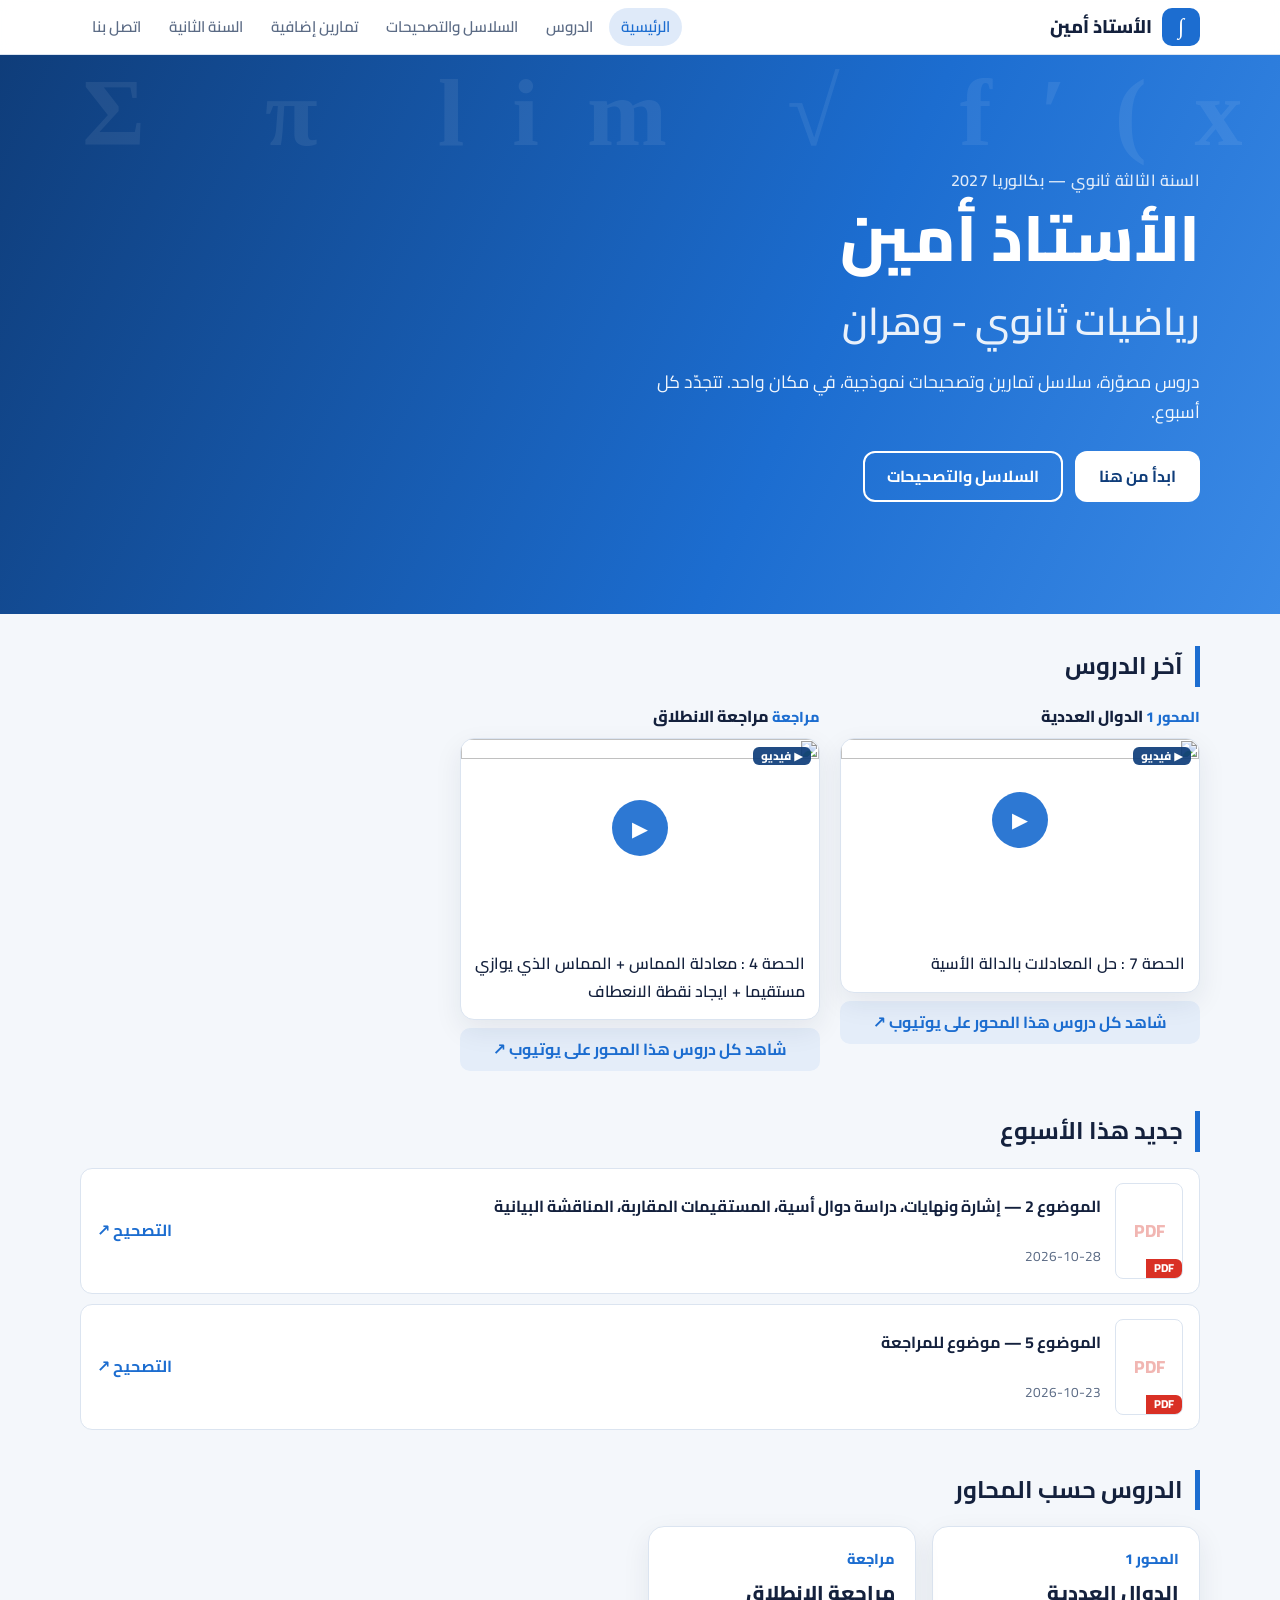
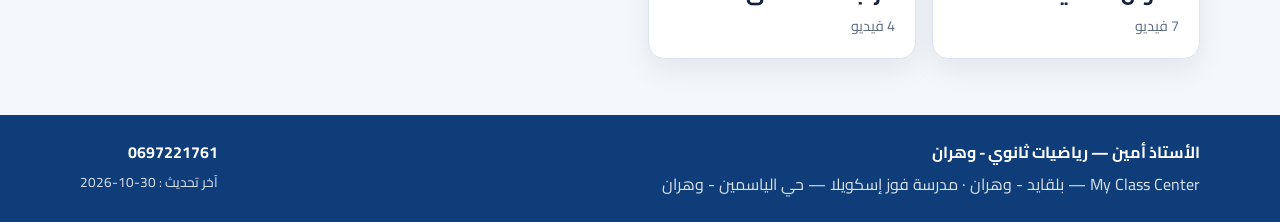
==== commit 15fa1e6e: "maj du site 2026-10-30" ====
--- a/index.html
+++ b/index.html
@@ -43,22 +43,22 @@
   <div class="derniers">
     <div class="dernier">
       <p class="dernier-chap"><span class="chapitre-num">المحور 1</span> الدوال العددية</p>
-      <button class="video-lazy" type="button" data-id="sUmgz_tvWYI" data-title="الحصة 6 : الدالة الأسية 2">
-  <img src="https://i.ytimg.com/vi/sUmgz_tvWYI/hqdefault.jpg" alt="" loading="lazy">
+      <button class="video-lazy" type="button" data-id="Sj6KmqImlrA" data-title="الحصة 7 : حل المعادلات بالدالة الأسية">
+  <img src="https://i.ytimg.com/vi/Sj6KmqImlrA/hqdefault.jpg" alt="" loading="lazy">
   <span class="type-tag type-video">▶ فيديو</span>
   <span class="play" aria-hidden="true">▶</span>
-  <span class="video-titre">الحصة 6 : الدالة الأسية 2</span>
+  <span class="video-titre">الحصة 7 : حل المعادلات بالدالة الأسية</span>
 </button>
 
       <a class="voir-tout" href="https://www.youtube.com/playlist?list=PLPgtWmTicA4w" target="_blank" rel="noopener">شاهد كل دروس هذا المحور على يوتيوب ↗</a>
     </div>
     <div class="dernier">
       <p class="dernier-chap"><span class="chapitre-num">مراجعة</span> مراجعة الانطلاق</p>
-      <button class="video-lazy" type="button" data-id="GPCJFPuWCQE" data-title="حصة استدراكية  رقم 3 : اشتقاق دالة ناطقة - f(alpha) - و حصرها">
-  <img src="https://i.ytimg.com/vi/GPCJFPuWCQE/hqdefault.jpg" alt="" loading="lazy">
+      <button class="video-lazy" type="button" data-id="Sh6WjDgomOM" data-title="الحصة 4 : معادلة المماس + المماس الذي يوازي مستقيما + ايجاد نقطة الانعطاف">
+  <img src="https://i.ytimg.com/vi/Sh6WjDgomOM/hqdefault.jpg" alt="" loading="lazy">
   <span class="type-tag type-video">▶ فيديو</span>
   <span class="play" aria-hidden="true">▶</span>
-  <span class="video-titre">حصة استدراكية  رقم 3 : اشتقاق دالة ناطقة - f(alpha) - و حصرها</span>
+  <span class="video-titre">الحصة 4 : معادلة المماس + المماس الذي يوازي مستقيما + ايجاد نقطة الانعطاف</span>
 </button>
 
       <a class="voir-tout" href="https://www.youtube.com/playlist?list=PLQ8j6qVCrHJs" target="_blank" rel="noopener">شاهد كل دروس هذا المحور على يوتيوب ↗</a>
@@ -69,12 +69,12 @@
 <section class="conteneur bloc">
   <h2>جديد هذا الأسبوع</h2>
   <div class="liste-corriges">
-<a class="corrige" href="https://drive.google.com/file/d/1Vlg7BuARSrt3bUcckXv2Ttqhgp7Tem4H/view" target="_blank" rel="noopener" data-filieres="3AS-math 3AS-technique-math 3AS-sciences-exp">
-  <span class="vignette"><img src="https://drive.google.com/thumbnail?id=1Vlg7BuARSrt3bUcckXv2Ttqhgp7Tem4H&amp;sz=w240" alt="" loading="lazy" referrerpolicy="no-referrer" onerror="this.remove()"><span class="type-tag type-pdf">PDF</span></span>
+<a class="corrige" href="https://drive.google.com/file/d/1rJ5fZTteN9p4BSSVF-n_n58i9sBuW6Dc/view" target="_blank" rel="noopener" data-filieres="3AS-math 3AS-technique-math 3AS-sciences-exp">
+  <span class="vignette"><img src="https://drive.google.com/thumbnail?id=1rJ5fZTteN9p4BSSVF-n_n58i9sBuW6Dc&amp;sz=w240" alt="" loading="lazy" referrerpolicy="no-referrer" onerror="this.remove()"><span class="type-tag type-pdf">PDF</span></span>
 
-  <span class="corrige-titre">الموضوع 1 — نشاطات (حساب، معادلات، نهايات، مشتقات) ثم دراسة دوال أسية</span>
+  <span class="corrige-titre">الموضوع 2 — إشارة ونهايات، دراسة دوال أسية، المستقيمات المقاربة، المناقشة البيانية</span>
   <span class="corrige-meta">
-    <span class="date" dir="ltr">2026-10-21</span>
+    <span class="date" dir="ltr">2026-10-28</span>
   </span>
   <span class="corrige-cta">التصحيح ↗</span>
 </a>
@@ -96,7 +96,7 @@
     <a class="carte-chapitre" href="chapitre-1.html">
       <span class="chapitre-num">المحور 1</span>
       <span class="chapitre-nom">الدوال العددية</span>
-      <span class="chapitre-stat">6 فيديو</span>
+      <span class="chapitre-stat">7 فيديو</span>
     </a>
     <a class="carte-chapitre" href="chapitre-0.html">
       <span class="chapitre-num">مراجعة</span>
@@ -115,7 +115,7 @@
     </div>
     <div>
       <a href="tel:0697221761" dir="ltr">0697221761</a>
-      <p class="petit">آخر تحديث : <span dir="ltr">2026-10-25</span></p>
+      <p class="petit">آخر تحديث : <span dir="ltr">2026-10-30</span></p>
     </div>
   </div>
 </footer>
